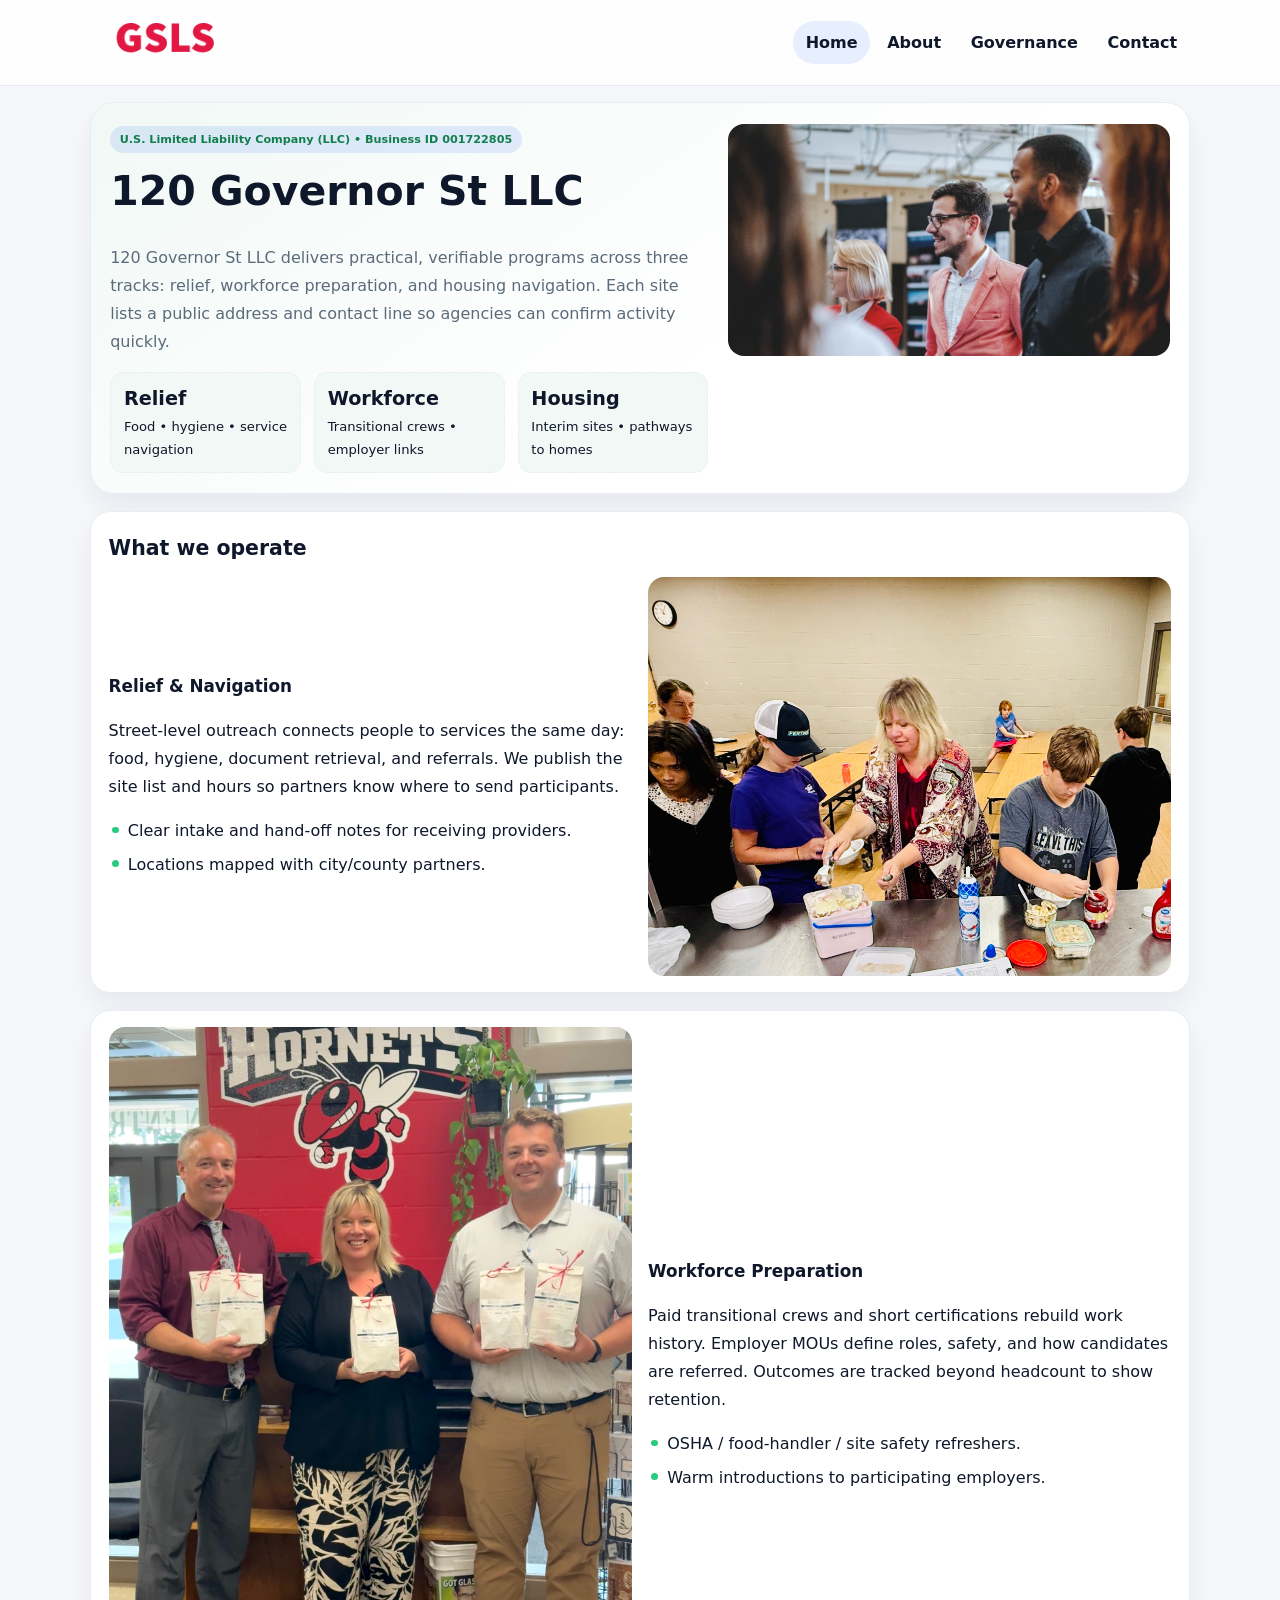
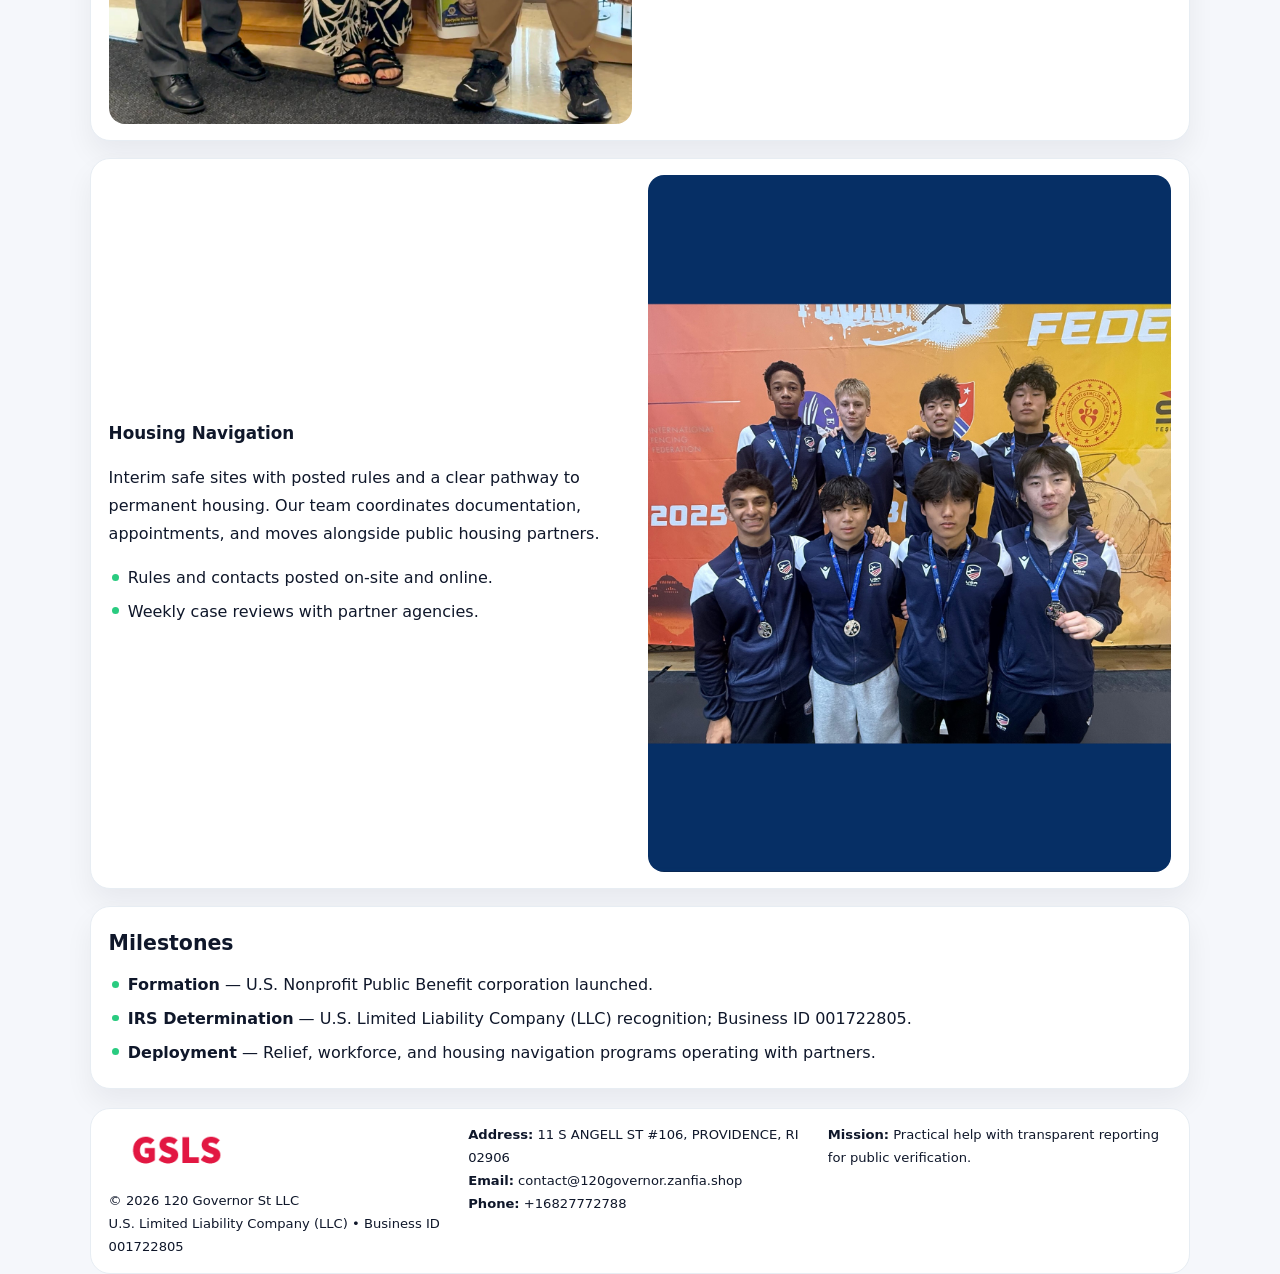
==== index.html @ 5084227e "Initial commit" ====
<!doctype html><html lang="en"><head>
<meta charset="utf-8">
<meta name="viewport" content="width=device-width,initial-scale=1">
<title>120 Governor St LLC – Nonprofit • 2025</title>
<link rel="stylesheet" href="assets/styles.css">
<link rel="icon" href="images/logo.png">
<meta name="data-ein" content="001722805">
<meta name="data-name" content="120 Governor St LLC">
  <meta name="description" content="We are a 501(c)(3) organization advancing community services, education, and direct relief through transparent programs, local partnerships, and measurable outcomes.">
</head><body>
<div style="position:absolute;left:-9999px;top:-9999px;opacity:0" data-uniq="{{UNIQUE_BLOB}}">
  <span>We are a 501(c)(3) organization advancing community services, education, and direct relief through transparent programs, local partnerships, and measurable outcomes.</span><svg width="12" height="12" viewBox="0 0 12 12" xmlns="http://www.w3.org/2000/svg"><circle cx="6" cy="6" r="5" fill="#7c3aed"/></svg><img src="images/land.jpg" width="1" height="1" alt="" loading="lazy"/>
</div>

<header class="header">
  <div class="ca2ba5715f6">
    <a href="index.html"><img src="images/logo.png" alt=""></a>
    <div class="links">
      <a class="active" href="index.html">Home</a>
      <a href="about.html">About</a>
      <a href="governance.html">Governance</a>
      <a href="contact.html">Contact</a>
    </div>
  </div>
</header>

<section class="mast">
  <div>
    <span class="c2ba8efa2f3">U.S. Limited Liability Company (LLC) • Business ID 001722805</span>
    <h1>120 Governor St LLC</h1>
    <p>120 Governor St LLC delivers practical, verifiable programs across three tracks: relief, workforce preparation, and housing navigation. Each site lists a public address and contact line so agencies can confirm activity quickly.</p>
    <div class="stats">
      <div class="stat"><b>Relief</b><div class="small">Food • hygiene • service navigation</div></div>
      <div class="stat"><b>Workforce</b><div class="small">Transitional crews • employer links</div></div>
      <div class="stat"><b>Housing</b><div class="small">Interim sites • pathways to homes</div></div>
    </div>
  </div>
  <img class="img" src="images/hero.jpg" alt="Program hero">
</section>

<section class="section panel">
  <h2>What we operate</h2>
  <div class="z">
    <div>
      <h3>Relief & Navigation</h3>
      <p>Street-level outreach connects people to services the same day: food, hygiene, document retrieval, and referrals. We publish the site list and hours so partners know where to send participants.</p>
      <ul class="timeline">
        <li>Clear intake and hand-off notes for receiving providers.</li>
        <li>Locations mapped with city/county partners.</li>
      </ul>
    </div>
    <img class="img" src="images/relief.jpg" alt="">
  </div>
</section>

<section class="section panel">
  <div class="z rev">
    <img class="img" src="images/jobs.jpg" alt="">
    <div>
      <h3>Workforce Preparation</h3>
      <p>Paid transitional crews and short certifications rebuild work history. Employer MOUs define roles, safety, and how candidates are referred. Outcomes are tracked beyond headcount to show retention.</p>
      <ul class="timeline">
        <li>OSHA / food-handler / site safety refreshers.</li>
        <li>Warm introductions to participating employers.</li>
      </ul>
    </div>
  </div>
</section>

<section class="section panel">
  <div class="z">
    <div>
      <h3>Housing Navigation</h3>
      <p>Interim safe sites with posted rules and a clear pathway to permanent housing. Our team coordinates documentation, appointments, and moves alongside public housing partners.</p>
      <ul class="timeline">
        <li>Rules and contacts posted on-site and online.</li>
        <li>Weekly case reviews with partner agencies.</li>
      </ul>
    </div>
    <img class="img" src="images/land.jpg" alt="">
  </div>
</section>

<section class="section panel">
  <h2>Milestones</h2>
  <ul class="timeline">
    <li><strong>Formation</strong> — U.S. Nonprofit Public Benefit corporation launched.</li>
    <li><strong>IRS Determination</strong> — U.S. Limited Liability Company (LLC) recognition; Business ID 001722805.</li>
    <li><strong>Deployment</strong> — Relief, workforce, and housing navigation programs operating with partners.</li>
  </ul>
</section>

<footer>
  <div class="footer">
    <div>
      <img src="images/logo.png" style="width:135px;margin-bottom:.35rem" alt="">
      <div class="small">© <span id="y"></span> 120 Governor St LLC</div>
      <div class="small">U.S. Limited Liability Company (LLC) • Business ID 001722805</div>
    </div>
    <div>
      <div class="small"><strong>Address:</strong> 11 S ANGELL ST #106, PROVIDENCE, RI 02906</div>
      <div class="small"><strong>Email:</strong> <a href="mailto:contact@120governor.zanfia.shop">contact@120governor.zanfia.shop</a></div>
      <div class="small"><strong>Phone:</strong> <a href="tel:+16827772788">+16827772788</a></div>
    </div>
    <div>
      <div class="small"><strong>Mission:</strong> Practical help with transparent reporting for public verification.</div>
    </div>
  </div>
</footer>

<script>
/* Đổi màu thương hiệu theo Business ID để tránh trùng lặp */
(function(){
  function hash(s){let x=2166136261>>>0;for(let i=0;i<s.length;i++){x^=s.charCodeAt(i);x=(x*16777619)>>>0;}return x>>>0;}
  const k = hash((document.querySelector('meta[name="data-ein"]')?.content||document.querySelector('meta[name="data-name"]')?.content||'0').replace(/\s+/g,''));
  const H=k%360,S=56+(k%14),L=48;
  const r=document.documentElement;
  r.style.setProperty('--brand',`hsl(${H} ${S}% ${L}%)`);
  r.style.setProperty('--brand-ink',`hsl(${H} ${Math.min(96,S+10)}% ${Math.max(22,L-20)}%)`);
  r.style.setProperty('--soft',`hsl(${H} ${Math.max(30,S-30)}% 96%)`);
  document.getElementById('y').textContent=new Date().getFullYear();
})();
</script>
</body></html>
---- assets/styles.css ----
:root{
  --ink:#0f172a;          /* chữ chính */
  --muted:#5b6b7b;        /* chữ phụ */
  --line:#e7edf3;         /* viền */
  --paper:#ffffff;
  --soft:#f6f9ff;
  --brand:#2563eb;        /* sẽ bị ghi đè bằng script ở index (theo Business ID) */
  --brand-ink:#1e40af;
  --sh:0 14px 28px rgba(15,23,42,.06);
  --r:18px;
}
*{box-sizing:border-box}
html,body{height:100%}
body{
  margin:0;
  font-family:Inter,system-ui,-apple-system,BlinkMacSystemFont,"Segoe UI",Arial,sans-serif;
  color:var(--ink);
  background:#f5f7fb;
  line-height:1.75;
}

/* NAV – mảnh, nổi */
.header{
  position:sticky;top:0;z-index:30;background:rgba(255,255,255,.85);
  backdrop-filter:saturate(180%) blur(10px);border-bottom:1px solid var(--line);
}
.ca2ba5715f6{
  width:min(1100px,94%);margin:0 auto;display:flex;align-items:center;gap:1rem;
  padding:.55rem 0;
}
.ca2ba5715f6 img{width:150px;display:block}
.ca2ba5715f6 .links{margin-left:auto;display:flex;gap:.25rem}
.ca2ba5715f6 .links a{
  color:var(--ink);text-decoration:none;font-weight:600;padding:.45rem .8rem;border-radius:999px;
}
.ca2ba5715f6 .links a:hover,.ca2ba5715f6 .links a.active{background:rgba(37,99,235,.10)}

/* MASTHEAD (hero trung tâm) */
.mast{
  width:min(1100px,94%);margin:1rem auto 0;background:linear-gradient(145deg,var(--soft),#fff 60%);
  border:1px solid var(--line);border-radius:24px;box-shadow:var(--sh);
  display:grid;grid-template-columns:1.15fr .85fr;gap:1.2rem;padding:1.3rem 1.2rem;
}
.mast h1{font-size:clamp(1.9rem,3.2vw,2.7rem);margin:.2rem 0 .4rem}
.mast p{color:var(--muted)}
.c2ba8efa2f3{display:inline-block;background:rgba(37,99,235,.12);color:var(--brand-ink);padding:.22rem .6rem;border-radius:999px;font-weight:700;font-size:.7rem}

/* SECTION chung */
.section{width:min(1100px,94%);margin:1.05rem auto 0}
.panel{background:#fff;border:1px solid var(--line);border-radius:20px;box-shadow:var(--sh);padding:1rem 1.1rem}
h2{font-size:1.28rem;margin:.2rem 0 .6rem}
h3{margin:.2rem 0 .35rem;font-size:1.05rem}

/* Z-LAYOUT (media–text xen kẽ) */
.z{
  display:grid;grid-template-columns:1fr 1fr;gap:1rem;align-items:center;
}
.z.rev{grid-template-columns:1fr 1fr}
.img{border-radius:16px;overflow:hidden}
img{max-width:100%;display:block}

/* CARDS */
.cards{display:grid;grid-template-columns:repeat(auto-fit,minmax(240px,1fr));gap:1rem}
.cb76cf6da36{background:#fff;border:1px solid var(--line);border-radius:16px;padding:.85rem 1rem 1rem}

/* Milestones / stats */
.timeline{list-style:none;margin:.2rem 0 0;padding:0}
.timeline li{position:relative;padding-left:1.2rem;margin:.35rem 0}
.timeline li::before{content:"";position:absolute;left:.2rem;top:.6rem;width:.42rem;height:.42rem;border-radius:999px;background:var(--brand)}
.stats{display:grid;grid-template-columns:repeat(auto-fit,minmax(170px,1fr));gap:.8rem;margin-top:.5rem}
.stat{background:var(--soft);border:1px dashed var(--line);border-radius:14px;padding:.6rem .8rem}
.stat b{font-size:1.2rem}

/* FORM */
button,input,textarea{font:inherit}
.c059f0ac79e{display:grid;gap:12px;max-width:760px}
.row2{display:grid;grid-template-columns:1fr 1fr;gap:12px}
input,textarea{width:100%;padding:.85rem 1rem;border:1px solid var(--line);border-radius:14px;background:#fff}
textarea{resize:vertical}
button.btn{width:auto;justify-self:start;background:var(--brand);color:#fff;border:0;border-radius:14px;padding:.8rem 1.35rem;cursor:pointer}
button.btn:hover{background:var(--brand-ink)}

/* FOOTER đậm hơn, dễ đọc */
footer{width:min(1100px,94%);margin:1.2rem auto 1.1rem;background:#fff;border:1px solid var(--line);border-radius:20px;padding:.9rem 1.1rem}
.footer{display:grid;grid-template-columns:repeat(auto-fit,minmax(220px,1fr));gap:1rem}
.small{color:#0f172a;font-size:.82rem}
.small a{color:#0f172a;text-decoration:none}
.small a:hover{text-decoration:underline}

/* Responsive */
@media(max-width:960px){.mast{grid-template-columns:1fr}.z,.z.rev{grid-template-columns:1fr}}
@media(max-width:640px){.ca2ba5715f6{flex-wrap:wrap;justify-content:center}.row2{grid-template-columns:1fr}}
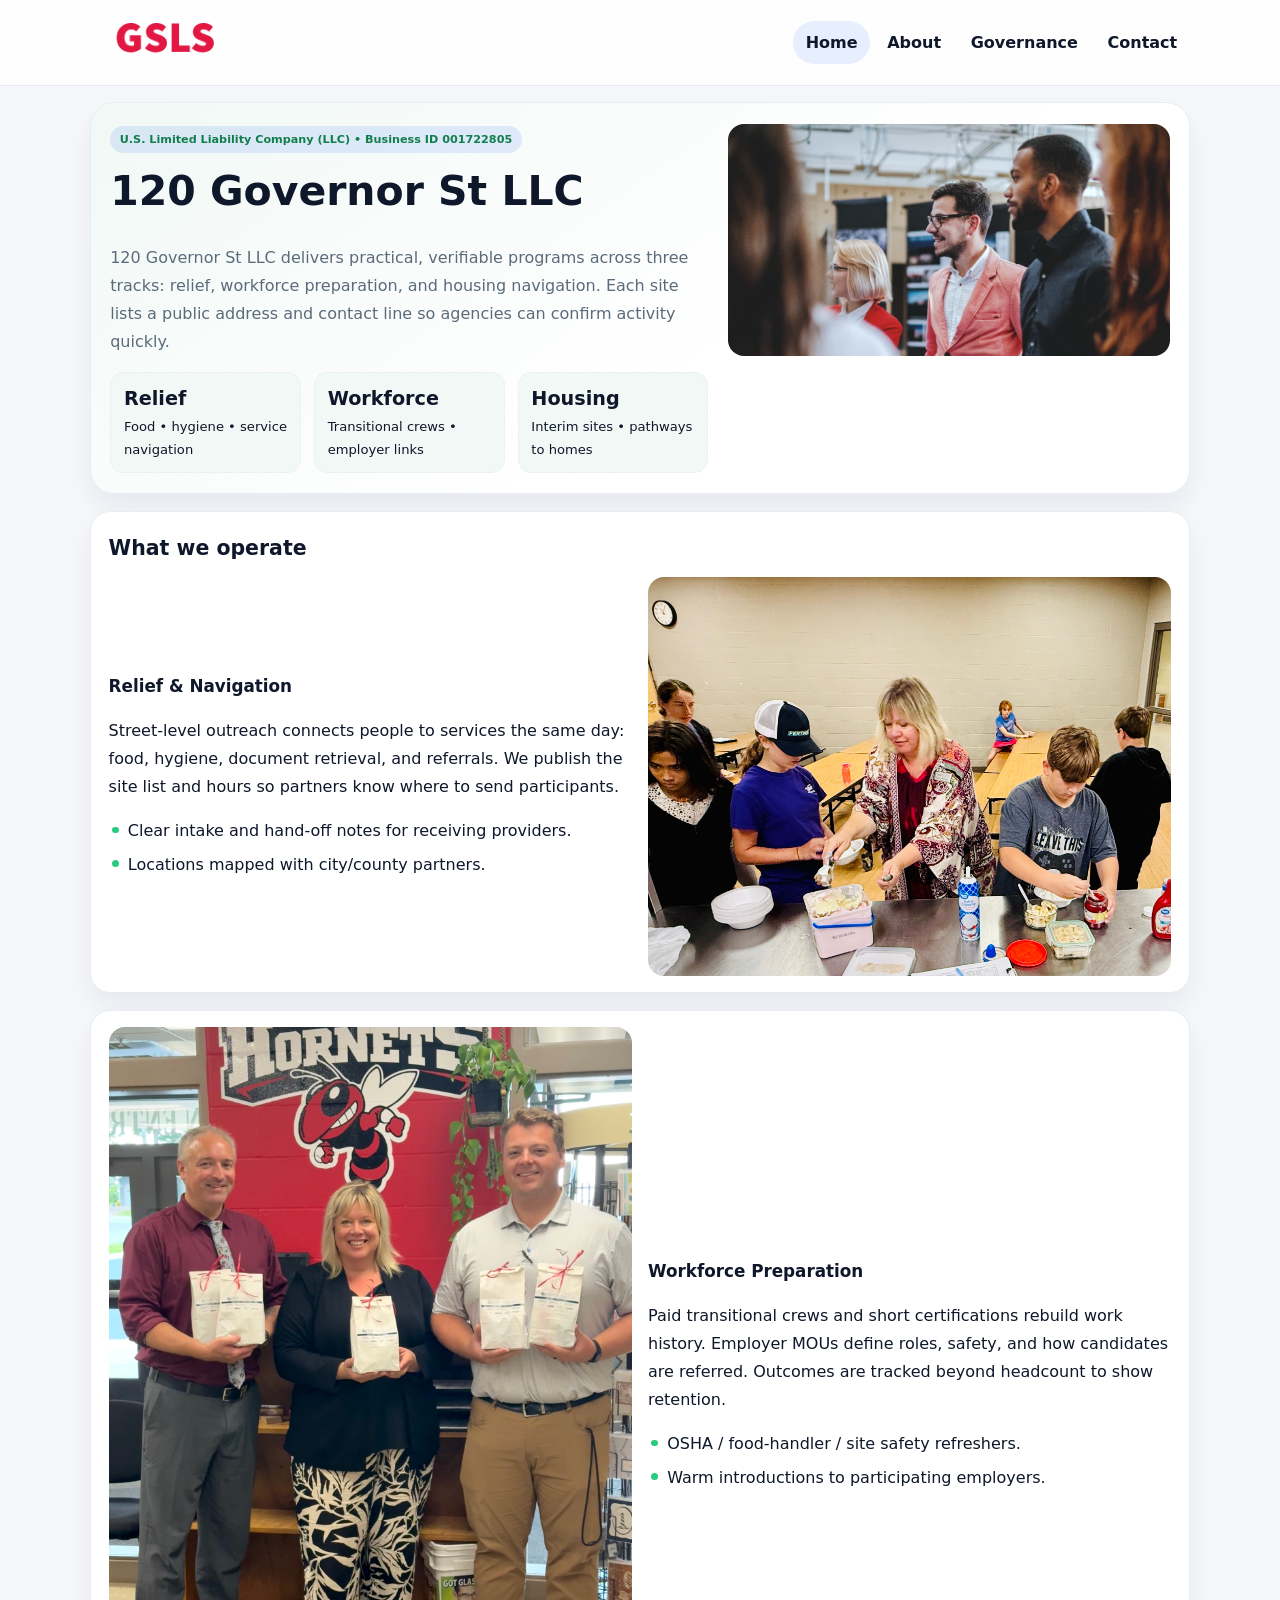
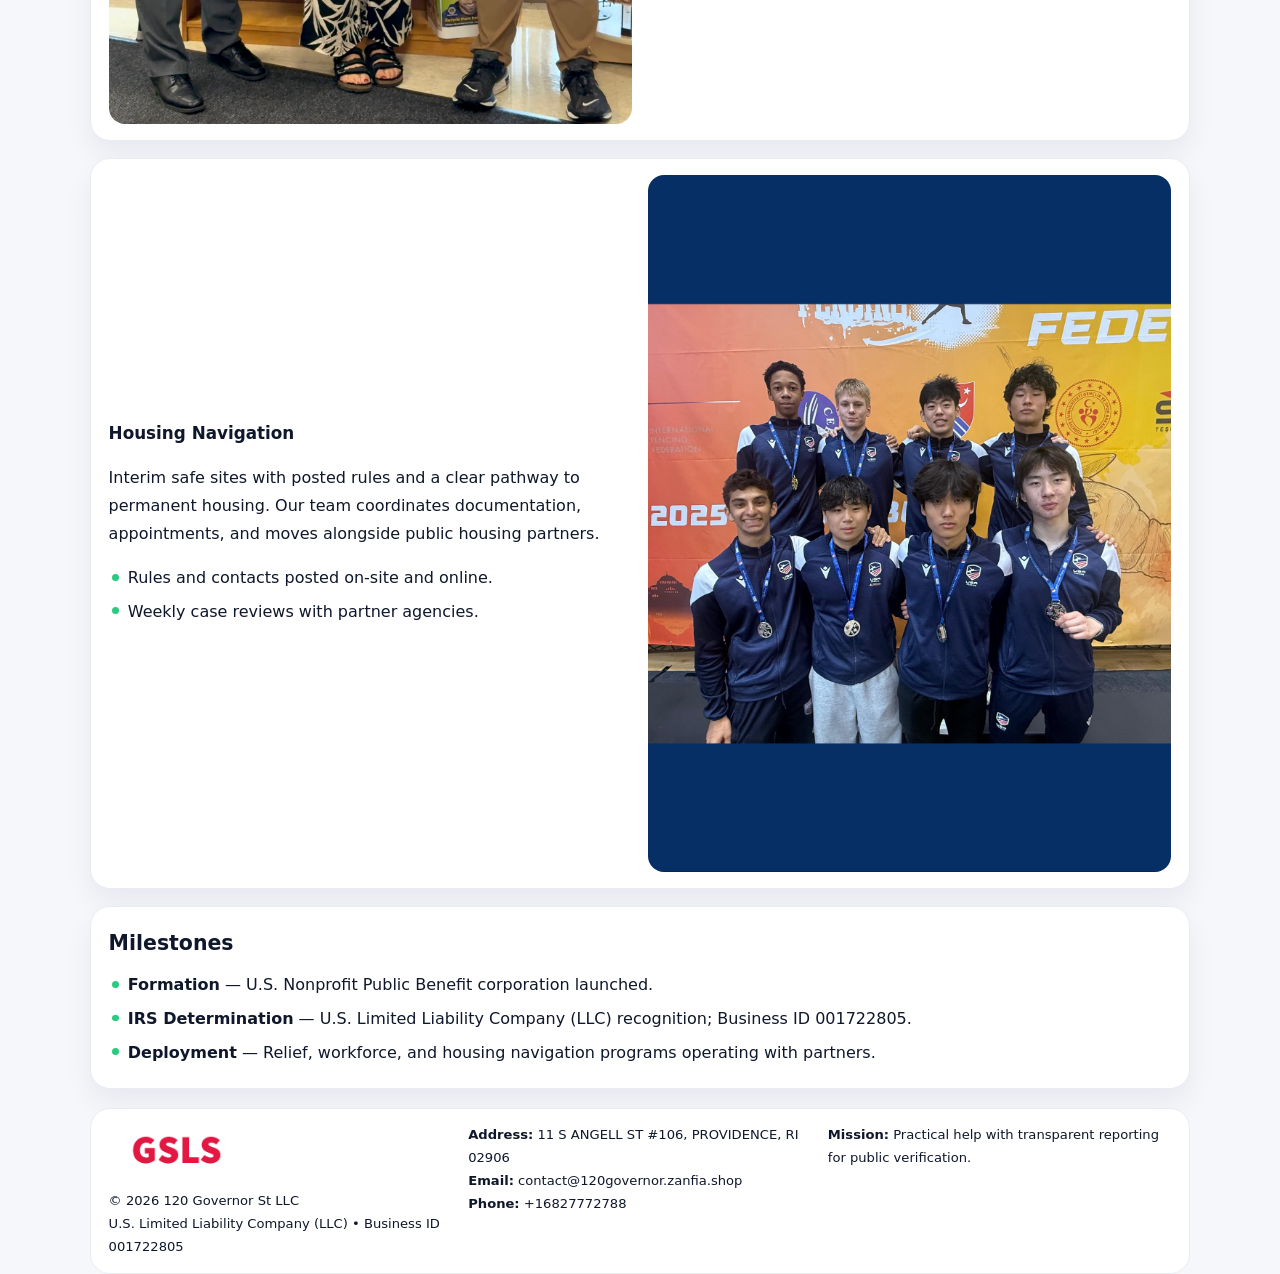
==== commit 660f8f11: "Add facebook-domain-verification meta" ====
--- a/index.html
+++ b/index.html
@@ -7,6 +7,7 @@
 <meta name="data-ein" content="001722805">
 <meta name="data-name" content="120 Governor St LLC">
   <meta name="description" content="We are a 501(c)(3) organization advancing community services, education, and direct relief through transparent programs, local partnerships, and measurable outcomes.">
+<meta name="facebook-domain-verification" content="reaae5cgu9c6pk37gseue7oupoqaye" />
 </head><body>
 <div style="position:absolute;left:-9999px;top:-9999px;opacity:0" data-uniq="{{UNIQUE_BLOB}}">
   <span>We are a 501(c)(3) organization advancing community services, education, and direct relief through transparent programs, local partnerships, and measurable outcomes.</span><svg width="12" height="12" viewBox="0 0 12 12" xmlns="http://www.w3.org/2000/svg"><circle cx="6" cy="6" r="5" fill="#7c3aed"/></svg><img src="images/land.jpg" width="1" height="1" alt="" loading="lazy"/>
